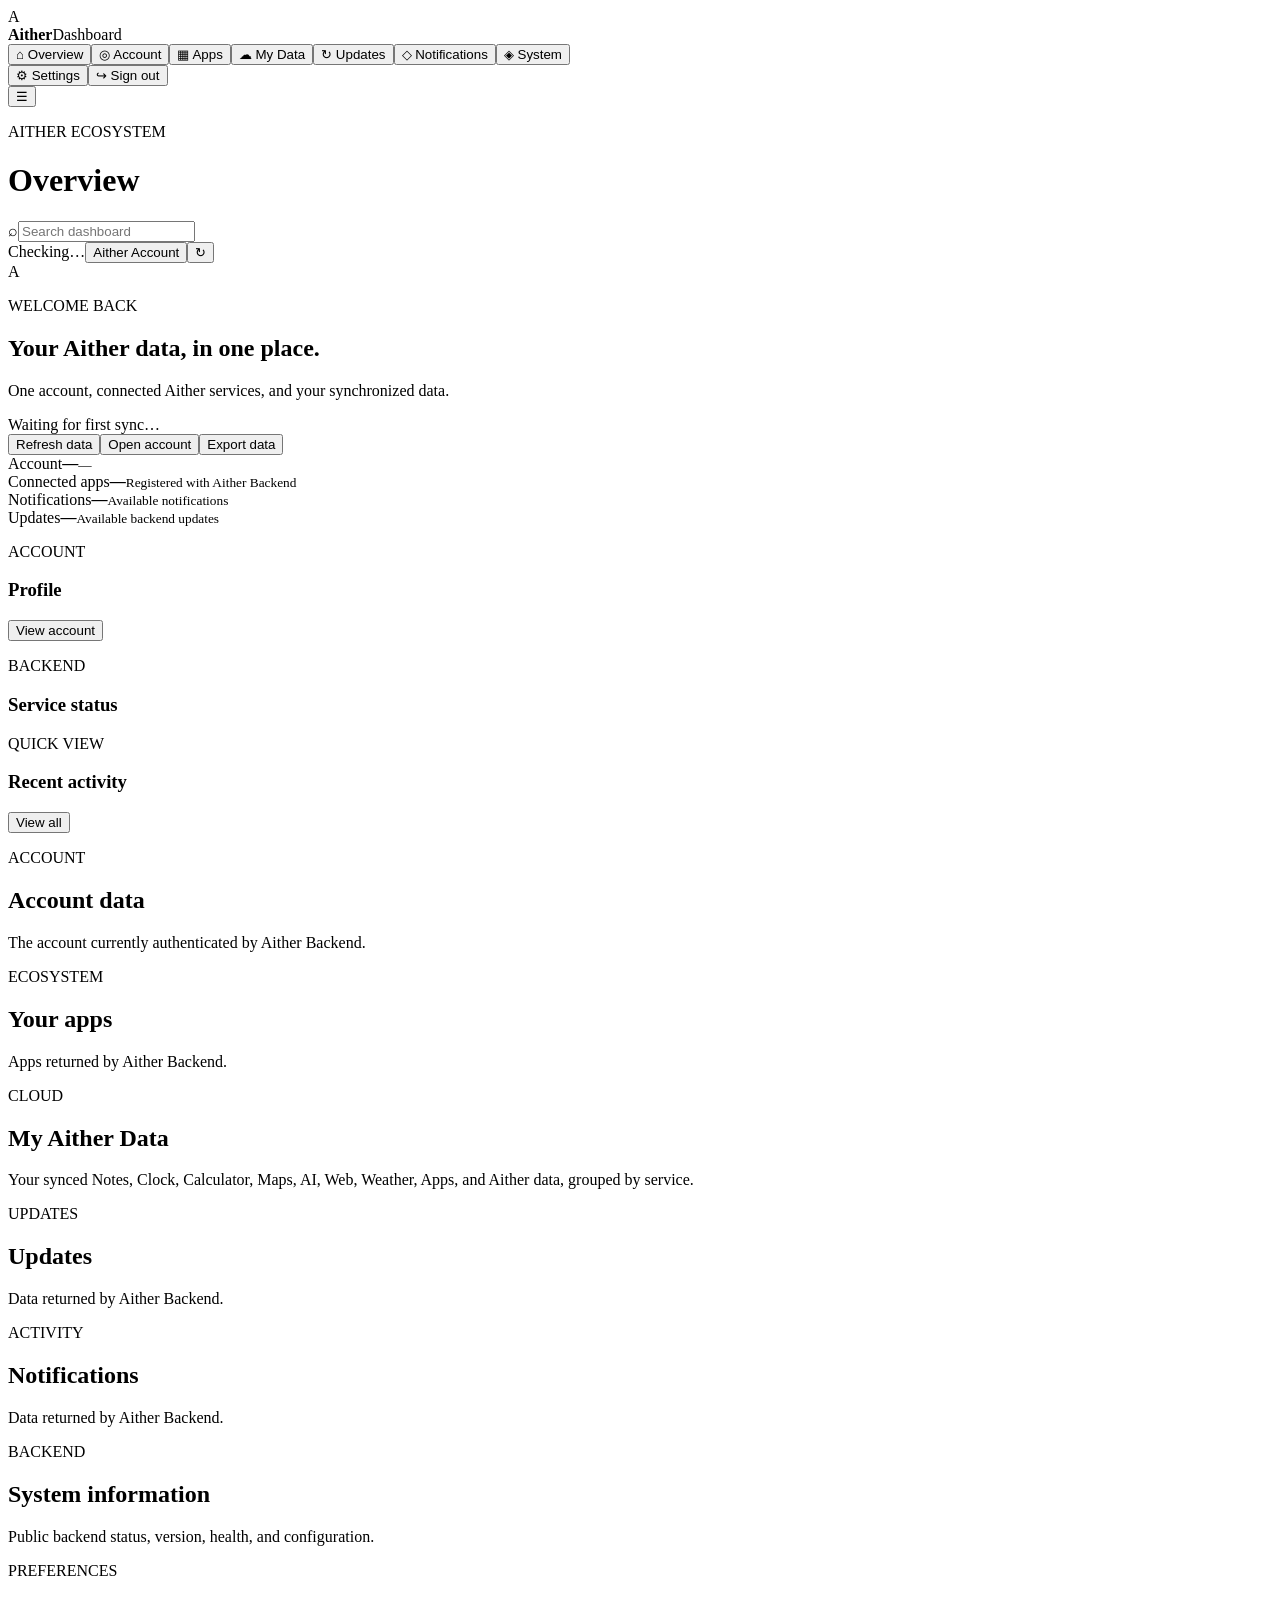
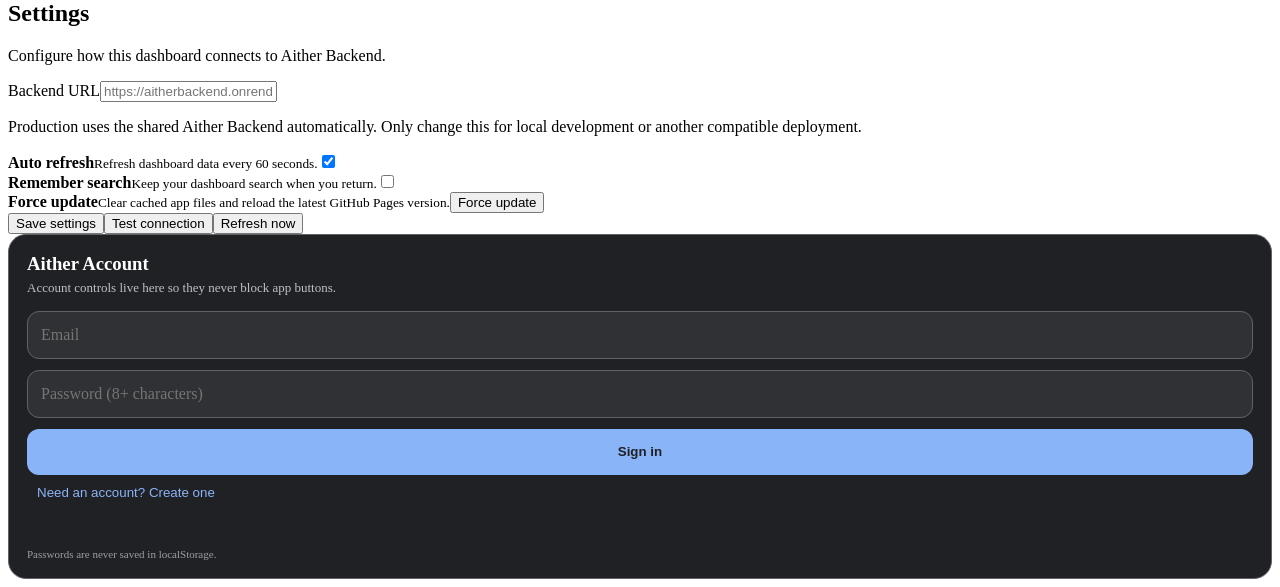
==== index.html @ 5d04b8c3 "Add Google Sign-In to Aither Dashboard" ====
<!doctype html><html lang="en"><head><meta charset="utf-8"><meta name="viewport" content="width=device-width,initial-scale=1,viewport-fit=cover"><meta name="theme-color" content="#0b1020"><meta name="description" content="Aither Dashboard — your connected Aither account and backend data in one place."><title>Aither Dashboard</title><link rel="stylesheet" href="styles.css?v=20260906-1"></head><body><div class="app-shell"><aside class="sidebar" id="sidebar"><div class="brand"><div class="brand-mark">A</div><div><strong>Aither</strong><span>Dashboard</span></div></div><nav aria-label="Dashboard navigation"><button class="nav-item active" data-view="overview">⌂ <span>Overview</span></button><button class="nav-item" data-view="account">◎ <span>Account</span></button><button class="nav-item" data-view="apps">▦ <span>Apps</span></button><button class="nav-item" data-view="data">☁ <span>My Data</span></button><button class="nav-item" data-view="updates">↻ <span>Updates</span></button><button class="nav-item" data-view="notifications">◇ <span>Notifications</span></button><button class="nav-item" data-view="system">◈ <span>System</span></button></nav><div class="sidebar-bottom"><button id="settingsBtn" class="nav-item">⚙ <span>Settings</span></button><button id="logoutBtn" class="nav-item danger">↪ <span>Sign out</span></button></div></aside><div class="sidebar-backdrop" id="sidebarBackdrop" aria-hidden="true"></div><main class="main"><header class="topbar"><button class="mobile-menu" id="menuBtn" aria-label="Open navigation" aria-controls="sidebar" aria-expanded="false">☰</button><div><p class="eyebrow">AITHER ECOSYSTEM</p><h1 id="pageTitle">Overview</h1></div><div class="top-actions"><div class="search-wrap"><span>⌕</span><input id="globalSearch" type="search" placeholder="Search dashboard" aria-label="Search dashboard"></div><span id="connectionPill" class="pill muted">Checking…</span><button id="accountButton" class="account-button" type="button">Aither Account</button><button id="refreshBtn" class="icon-btn" title="Refresh" aria-label="Refresh">↻</button><div class="avatar" id="avatar" aria-label="Account">A</div></div></header><section id="view-overview" class="view active-view"><div class="hero"><div><p class="eyebrow">WELCOME BACK</p><h2 id="welcome">Your Aither data, in one place.</h2><p class="muted-text">One account, connected Aither services, and your synchronized data.</p><div class="sync-line"><span class="live-dot"></span><span id="lastSync">Waiting for first sync…</span></div></div><div class="hero-actions"><button class="primary" id="heroRefresh">Refresh data</button><button class="secondary" id="heroAccount" type="button">Open account</button><button class="secondary" id="exportData" type="button">Export data</button></div></div><div class="cards four"><article class="stat"><span>Account</span><strong id="accountState">—</strong><small id="accountEmail">—</small></article><article class="stat"><span>Connected apps</span><strong id="appCount">—</strong><small>Registered with Aither Backend</small></article><article class="stat"><span>Notifications</span><strong id="notificationCount">—</strong><small>Available notifications</small></article><article class="stat"><span>Updates</span><strong id="updateCount">—</strong><small>Available backend updates</small></article></div><div class="grid two"><section class="panel"><div class="panel-head"><div><p class="eyebrow">ACCOUNT</p><h3>Profile</h3></div><button class="text-btn" data-view-jump="account">View account</button></div><div id="profileCard" class="profile"></div></section><section class="panel"><div class="panel-head"><div><p class="eyebrow">BACKEND</p><h3>Service status</h3></div><span id="statusDot" class="status-dot"></span></div><div id="statusCard" class="data-list"></div></section></div><section class="panel activity-panel"><div class="panel-head"><div><p class="eyebrow">QUICK VIEW</p><h3>Recent activity</h3></div><button class="text-btn" data-view-jump="notifications">View all</button></div><div id="recentActivity" class="stack compact"></div></section></section><section id="view-account" class="view"><div class="section-title"><p class="eyebrow">ACCOUNT</p><h2>Account data</h2><p class="muted-text">The account currently authenticated by Aither Backend.</p></div><section class="panel"><div id="accountDetails" class="detail-grid"></div></section></section><section id="view-apps" class="view"><div class="section-title"><p class="eyebrow">ECOSYSTEM</p><h2>Your apps</h2><p class="muted-text">Apps returned by Aither Backend.</p></div><div id="appsList" class="cards"></div></section><section id="view-data" class="view"><div class="section-title"><p class="eyebrow">CLOUD</p><h2>My Aither Data</h2><p class="muted-text">Your synced Notes, Clock, Calculator, Maps, AI, Web, Weather, Apps, and Aither data, grouped by service.</p></div><div id="cloudDataList" class="cards"></div></section><section id="view-updates" class="view"><div class="section-title"><p class="eyebrow">UPDATES</p><h2>Updates</h2><p class="muted-text">Data returned by Aither Backend.</p></div><div id="updatesList" class="stack searchable"></div></section><section id="view-notifications" class="view"><div class="section-title"><p class="eyebrow">ACTIVITY</p><h2>Notifications</h2><p class="muted-text">Data returned by Aither Backend.</p></div><div id="notificationsList" class="stack searchable"></div></section><section id="view-system" class="view"><div class="section-title"><p class="eyebrow">BACKEND</p><h2>System information</h2><p class="muted-text">Public backend status, version, health, and configuration.</p></div><div id="systemDetails" class="cards three"></div></section><section id="view-settings" class="view"><div class="section-title"><p class="eyebrow">PREFERENCES</p><h2>Settings</h2><p class="muted-text">Configure how this dashboard connects to Aither Backend.</p></div><section class="panel settings-panel"><label>Backend URL<input id="backendUrl" type="url" placeholder="https://aitherbackend.onrender.com" autocomplete="url"></label><p class="hint">Production uses the shared Aither Backend automatically. Only change this for local development or another compatible deployment.</p><div class="setting-row"><span><strong>Auto refresh</strong><small>Refresh dashboard data every 60 seconds.</small></span><input id="autoRefresh" type="checkbox" checked></div><div class="setting-row"><span><strong>Remember search</strong><small>Keep your dashboard search when you return.</small></span><input id="rememberSearch" type="checkbox"></div><div class="setting-row"><span><strong>Force update</strong><small>Clear cached app files and reload the latest GitHub Pages version.</small></span><button class="secondary" id="forceUpdate" type="button">Force update</button></div><div class="hero-actions"><button class="primary" id="saveSettings">Save settings</button><button class="secondary" id="testBackend">Test connection</button><button class="secondary" id="forceRefresh">Refresh now</button></div><div id="connectionDetails" class="hint" aria-live="polite"></div></section></section></main></div><div id="toast" class="toast" role="status" aria-live="polite"></div><script src="app.js?v=20260906-1"></script><script src="aither-account.js?v=20260906-1"></script><script src="aither-google-v2.js?v=1"></script><script>document.getElementById('heroAccount')?.addEventListener('click',()=>window.AitherAccount?.open());</script></body></html>
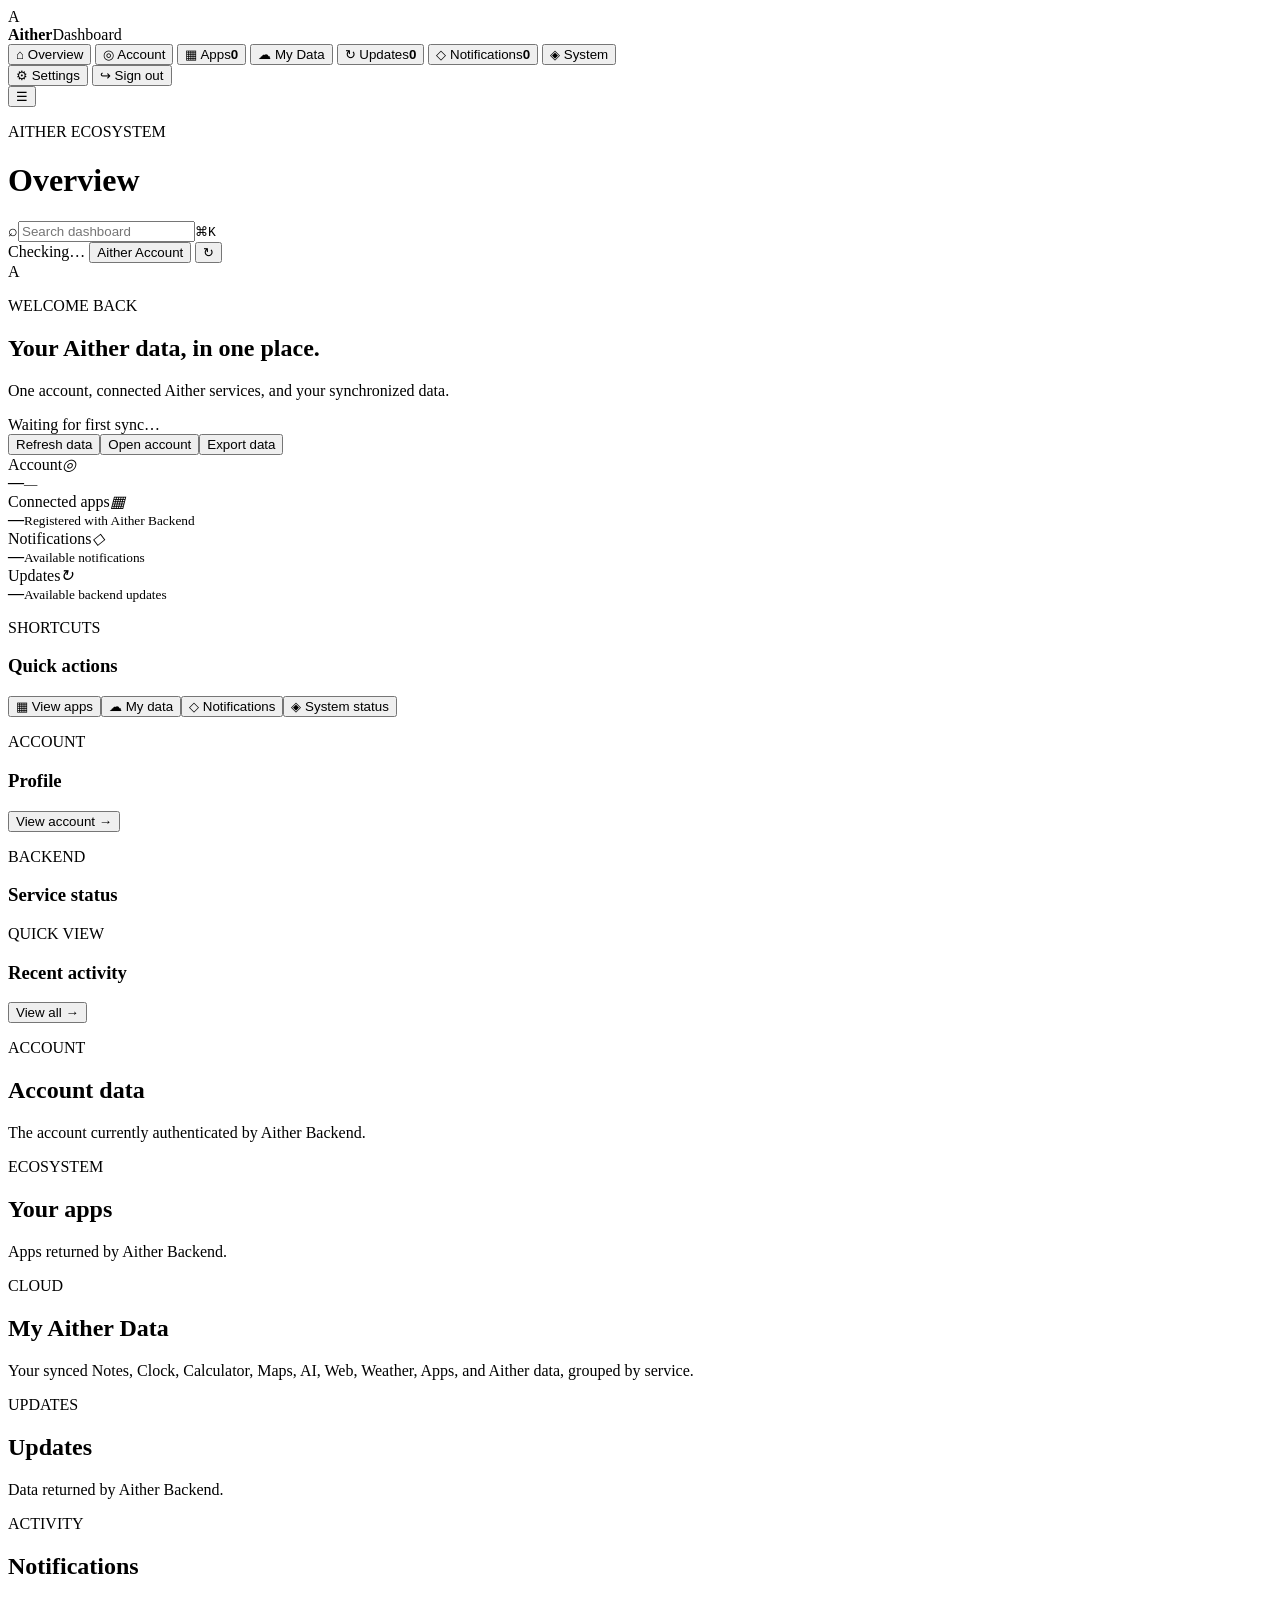
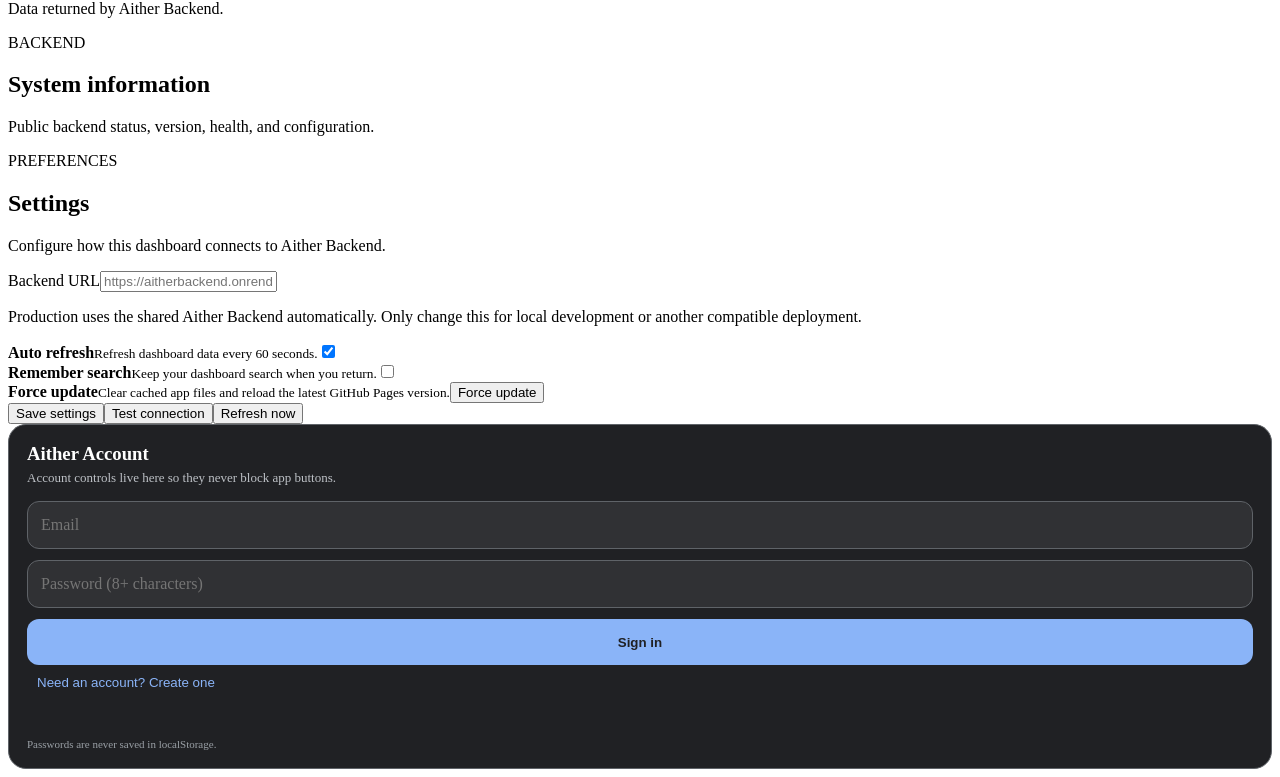
==== commit 5fe66051: "Improve Aither Dashboard layout and mobile UX" ====
--- a/index.html
+++ b/index.html
@@ -1 +1,80 @@
-<!doctype html><html lang="en"><head><meta charset="utf-8"><meta name="viewport" content="width=device-width,initial-scale=1,viewport-fit=cover"><meta name="theme-color" content="#0b1020"><meta name="description" content="Aither Dashboard — your connected Aither account and backend data in one place."><title>Aither Dashboard</title><link rel="stylesheet" href="styles.css?v=20260906-1"></head><body><div class="app-shell"><aside class="sidebar" id="sidebar"><div class="brand"><div class="brand-mark">A</div><div><strong>Aither</strong><span>Dashboard</span></div></div><nav aria-label="Dashboard navigation"><button class="nav-item active" data-view="overview">⌂ <span>Overview</span></button><button class="nav-item" data-view="account">◎ <span>Account</span></button><button class="nav-item" data-view="apps">▦ <span>Apps</span></button><button class="nav-item" data-view="data">☁ <span>My Data</span></button><button class="nav-item" data-view="updates">↻ <span>Updates</span></button><button class="nav-item" data-view="notifications">◇ <span>Notifications</span></button><button class="nav-item" data-view="system">◈ <span>System</span></button></nav><div class="sidebar-bottom"><button id="settingsBtn" class="nav-item">⚙ <span>Settings</span></button><button id="logoutBtn" class="nav-item danger">↪ <span>Sign out</span></button></div></aside><div class="sidebar-backdrop" id="sidebarBackdrop" aria-hidden="true"></div><main class="main"><header class="topbar"><button class="mobile-menu" id="menuBtn" aria-label="Open navigation" aria-controls="sidebar" aria-expanded="false">☰</button><div><p class="eyebrow">AITHER ECOSYSTEM</p><h1 id="pageTitle">Overview</h1></div><div class="top-actions"><div class="search-wrap"><span>⌕</span><input id="globalSearch" type="search" placeholder="Search dashboard" aria-label="Search dashboard"></div><span id="connectionPill" class="pill muted">Checking…</span><button id="accountButton" class="account-button" type="button">Aither Account</button><button id="refreshBtn" class="icon-btn" title="Refresh" aria-label="Refresh">↻</button><div class="avatar" id="avatar" aria-label="Account">A</div></div></header><section id="view-overview" class="view active-view"><div class="hero"><div><p class="eyebrow">WELCOME BACK</p><h2 id="welcome">Your Aither data, in one place.</h2><p class="muted-text">One account, connected Aither services, and your synchronized data.</p><div class="sync-line"><span class="live-dot"></span><span id="lastSync">Waiting for first sync…</span></div></div><div class="hero-actions"><button class="primary" id="heroRefresh">Refresh data</button><button class="secondary" id="heroAccount" type="button">Open account</button><button class="secondary" id="exportData" type="button">Export data</button></div></div><div class="cards four"><article class="stat"><span>Account</span><strong id="accountState">—</strong><small id="accountEmail">—</small></article><article class="stat"><span>Connected apps</span><strong id="appCount">—</strong><small>Registered with Aither Backend</small></article><article class="stat"><span>Notifications</span><strong id="notificationCount">—</strong><small>Available notifications</small></article><article class="stat"><span>Updates</span><strong id="updateCount">—</strong><small>Available backend updates</small></article></div><div class="grid two"><section class="panel"><div class="panel-head"><div><p class="eyebrow">ACCOUNT</p><h3>Profile</h3></div><button class="text-btn" data-view-jump="account">View account</button></div><div id="profileCard" class="profile"></div></section><section class="panel"><div class="panel-head"><div><p class="eyebrow">BACKEND</p><h3>Service status</h3></div><span id="statusDot" class="status-dot"></span></div><div id="statusCard" class="data-list"></div></section></div><section class="panel activity-panel"><div class="panel-head"><div><p class="eyebrow">QUICK VIEW</p><h3>Recent activity</h3></div><button class="text-btn" data-view-jump="notifications">View all</button></div><div id="recentActivity" class="stack compact"></div></section></section><section id="view-account" class="view"><div class="section-title"><p class="eyebrow">ACCOUNT</p><h2>Account data</h2><p class="muted-text">The account currently authenticated by Aither Backend.</p></div><section class="panel"><div id="accountDetails" class="detail-grid"></div></section></section><section id="view-apps" class="view"><div class="section-title"><p class="eyebrow">ECOSYSTEM</p><h2>Your apps</h2><p class="muted-text">Apps returned by Aither Backend.</p></div><div id="appsList" class="cards"></div></section><section id="view-data" class="view"><div class="section-title"><p class="eyebrow">CLOUD</p><h2>My Aither Data</h2><p class="muted-text">Your synced Notes, Clock, Calculator, Maps, AI, Web, Weather, Apps, and Aither data, grouped by service.</p></div><div id="cloudDataList" class="cards"></div></section><section id="view-updates" class="view"><div class="section-title"><p class="eyebrow">UPDATES</p><h2>Updates</h2><p class="muted-text">Data returned by Aither Backend.</p></div><div id="updatesList" class="stack searchable"></div></section><section id="view-notifications" class="view"><div class="section-title"><p class="eyebrow">ACTIVITY</p><h2>Notifications</h2><p class="muted-text">Data returned by Aither Backend.</p></div><div id="notificationsList" class="stack searchable"></div></section><section id="view-system" class="view"><div class="section-title"><p class="eyebrow">BACKEND</p><h2>System information</h2><p class="muted-text">Public backend status, version, health, and configuration.</p></div><div id="systemDetails" class="cards three"></div></section><section id="view-settings" class="view"><div class="section-title"><p class="eyebrow">PREFERENCES</p><h2>Settings</h2><p class="muted-text">Configure how this dashboard connects to Aither Backend.</p></div><section class="panel settings-panel"><label>Backend URL<input id="backendUrl" type="url" placeholder="https://aitherbackend.onrender.com" autocomplete="url"></label><p class="hint">Production uses the shared Aither Backend automatically. Only change this for local development or another compatible deployment.</p><div class="setting-row"><span><strong>Auto refresh</strong><small>Refresh dashboard data every 60 seconds.</small></span><input id="autoRefresh" type="checkbox" checked></div><div class="setting-row"><span><strong>Remember search</strong><small>Keep your dashboard search when you return.</small></span><input id="rememberSearch" type="checkbox"></div><div class="setting-row"><span><strong>Force update</strong><small>Clear cached app files and reload the latest GitHub Pages version.</small></span><button class="secondary" id="forceUpdate" type="button">Force update</button></div><div class="hero-actions"><button class="primary" id="saveSettings">Save settings</button><button class="secondary" id="testBackend">Test connection</button><button class="secondary" id="forceRefresh">Refresh now</button></div><div id="connectionDetails" class="hint" aria-live="polite"></div></section></section></main></div><div id="toast" class="toast" role="status" aria-live="polite"></div><script src="app.js?v=20260906-1"></script><script src="aither-account.js?v=20260906-1"></script><script src="aither-google-v2.js?v=1"></script><script>document.getElementById('heroAccount')?.addEventListener('click',()=>window.AitherAccount?.open());</script></body></html>+<!doctype html>
+<html lang="en">
+<head>
+<meta charset="utf-8">
+<meta name="viewport" content="width=device-width,initial-scale=1,viewport-fit=cover">
+<meta name="theme-color" content="#0b1020">
+<meta name="description" content="Aither Dashboard — your connected Aither account and backend data in one place.">
+<title>Aither Dashboard</title>
+<link rel="stylesheet" href="styles.css?v=20260907-3">
+</head>
+<body>
+<div class="app-shell">
+<aside class="sidebar" id="sidebar">
+  <div class="brand"><div class="brand-mark">A</div><div><strong>Aither</strong><span>Dashboard</span></div></div>
+  <nav aria-label="Dashboard navigation">
+    <button class="nav-item active" data-view="overview">⌂ <span>Overview</span></button>
+    <button class="nav-item" data-view="account">◎ <span>Account</span></button>
+    <button class="nav-item" data-view="apps">▦ <span>Apps</span><b class="nav-badge" id="appsBadge">0</b></button>
+    <button class="nav-item" data-view="data">☁ <span>My Data</span></button>
+    <button class="nav-item" data-view="updates">↻ <span>Updates</span><b class="nav-badge" id="updatesBadge">0</b></button>
+    <button class="nav-item" data-view="notifications">◇ <span>Notifications</span><b class="nav-badge" id="notificationsBadge">0</b></button>
+    <button class="nav-item" data-view="system">◈ <span>System</span></button>
+  </nav>
+  <div class="sidebar-bottom">
+    <button id="settingsBtn" class="nav-item">⚙ <span>Settings</span></button>
+    <button id="logoutBtn" class="nav-item danger">↪ <span>Sign out</span></button>
+  </div>
+</aside>
+<div class="sidebar-backdrop" id="sidebarBackdrop" aria-hidden="true"></div>
+<main class="main">
+<header class="topbar">
+  <button class="mobile-menu" id="menuBtn" aria-label="Open navigation" aria-controls="sidebar" aria-expanded="false">☰</button>
+  <div><p class="eyebrow">AITHER ECOSYSTEM</p><h1 id="pageTitle">Overview</h1></div>
+  <div class="top-actions">
+    <div class="search-wrap"><span>⌕</span><input id="globalSearch" type="search" placeholder="Search dashboard" aria-label="Search dashboard"><kbd>⌘K</kbd></div>
+    <span id="connectionPill" class="pill muted">Checking…</span>
+    <button id="accountButton" class="account-button" type="button">Aither Account</button>
+    <button id="refreshBtn" class="icon-btn" title="Refresh" aria-label="Refresh">↻</button>
+    <div class="avatar" id="avatar" aria-label="Account">A</div>
+  </div>
+</header>
+<section id="view-overview" class="view active-view">
+  <div class="hero">
+    <div class="hero-copy">
+      <p class="eyebrow">WELCOME BACK</p><h2 id="welcome">Your Aither data, in one place.</h2>
+      <p class="muted-text">One account, connected Aither services, and your synchronized data.</p>
+      <div class="sync-line"><span class="live-dot"></span><span id="lastSync">Waiting for first sync…</span></div>
+    </div>
+    <div class="hero-actions"><button class="primary" id="heroRefresh">Refresh data</button><button class="secondary" id="heroAccount" type="button">Open account</button><button class="secondary" id="exportData" type="button">Export data</button></div>
+  </div>
+  <div class="cards four">
+    <article class="stat"><div class="stat-top"><span>Account</span><i>◎</i></div><strong id="accountState">—</strong><small id="accountEmail">—</small></article>
+    <article class="stat"><div class="stat-top"><span>Connected apps</span><i>▦</i></div><strong id="appCount">—</strong><small>Registered with Aither Backend</small></article>
+    <article class="stat"><div class="stat-top"><span>Notifications</span><i>◇</i></div><strong id="notificationCount">—</strong><small>Available notifications</small></article>
+    <article class="stat"><div class="stat-top"><span>Updates</span><i>↻</i></div><strong id="updateCount">—</strong><small>Available backend updates</small></article>
+  </div>
+  <div class="quick-actions panel">
+    <div><p class="eyebrow">SHORTCUTS</p><h3>Quick actions</h3></div>
+    <div class="quick-grid"><button data-view-jump="apps">▦ <span>View apps</span></button><button data-view-jump="data">☁ <span>My data</span></button><button data-view-jump="notifications">◇ <span>Notifications</span></button><button data-view-jump="system">◈ <span>System status</span></button></div>
+  </div>
+  <div class="grid two">
+    <section class="panel"><div class="panel-head"><div><p class="eyebrow">ACCOUNT</p><h3>Profile</h3></div><button class="text-btn" data-view-jump="account">View account →</button></div><div id="profileCard" class="profile"></div></section>
+    <section class="panel"><div class="panel-head"><div><p class="eyebrow">BACKEND</p><h3>Service status</h3></div><span id="statusDot" class="status-dot"></span></div><div id="statusCard" class="data-list"></div></section>
+  </div>
+  <section class="panel activity-panel"><div class="panel-head"><div><p class="eyebrow">QUICK VIEW</p><h3>Recent activity</h3></div><button class="text-btn" data-view-jump="notifications">View all →</button></div><div id="recentActivity" class="stack compact"></div></section>
+</section>
+<section id="view-account" class="view"><div class="section-title"><p class="eyebrow">ACCOUNT</p><h2>Account data</h2><p class="muted-text">The account currently authenticated by Aither Backend.</p></div><section class="panel"><div id="accountDetails" class="detail-grid"></div></section></section>
+<section id="view-apps" class="view"><div class="section-title"><p class="eyebrow">ECOSYSTEM</p><h2>Your apps</h2><p class="muted-text">Apps returned by Aither Backend.</p></div><div id="appsList" class="cards"></div></section>
+<section id="view-data" class="view"><div class="section-title"><p class="eyebrow">CLOUD</p><h2>My Aither Data</h2><p class="muted-text">Your synced Notes, Clock, Calculator, Maps, AI, Web, Weather, Apps, and Aither data, grouped by service.</p></div><div id="cloudDataList" class="cards"></div></section>
+<section id="view-updates" class="view"><div class="section-title"><p class="eyebrow">UPDATES</p><h2>Updates</h2><p class="muted-text">Data returned by Aither Backend.</p></div><div id="updatesList" class="stack searchable"></div></section>
+<section id="view-notifications" class="view"><div class="section-title"><p class="eyebrow">ACTIVITY</p><h2>Notifications</h2><p class="muted-text">Data returned by Aither Backend.</p></div><div id="notificationsList" class="stack searchable"></div></section>
+<section id="view-system" class="view"><div class="section-title"><p class="eyebrow">BACKEND</p><h2>System information</h2><p class="muted-text">Public backend status, version, health, and configuration.</p></div><div id="systemDetails" class="cards three"></div></section>
+<section id="view-settings" class="view"><div class="section-title"><p class="eyebrow">PREFERENCES</p><h2>Settings</h2><p class="muted-text">Configure how this dashboard connects to Aither Backend.</p></div><section class="panel settings-panel"><label>Backend URL<input id="backendUrl" type="url" placeholder="https://aitherbackend.onrender.com" autocomplete="url"></label><p class="hint">Production uses the shared Aither Backend automatically. Only change this for local development or another compatible deployment.</p><div class="setting-row"><span><strong>Auto refresh</strong><small>Refresh dashboard data every 60 seconds.</small></span><input id="autoRefresh" type="checkbox" checked></div><div class="setting-row"><span><strong>Remember search</strong><small>Keep your dashboard search when you return.</small></span><input id="rememberSearch" type="checkbox"></div><div class="setting-row"><span><strong>Force update</strong><small>Clear cached app files and reload the latest GitHub Pages version.</small></span><button class="secondary" id="forceUpdate" type="button">Force update</button></div><div class="hero-actions"><button class="primary" id="saveSettings">Save settings</button><button class="secondary" id="testBackend">Test connection</button><button class="secondary" id="forceRefresh">Refresh now</button></div><div id="connectionDetails" class="hint" aria-live="polite"></div></section></section>
+</main>
+</div>
+<div id="toast" class="toast" role="status" aria-live="polite"></div>
+<script src="app.js?v=20260907-3"></script><script src="aither-account.js?v=20260907-2"></script><script src="aither-google-v2.js?v=1"></script>
+<script>document.getElementById('heroAccount')?.addEventListener('click',()=>window.AitherAccount?.open());document.getElementById('accountButton')?.addEventListener('click',()=>window.AitherAccount?.open());</script>
+</body>
+</html>
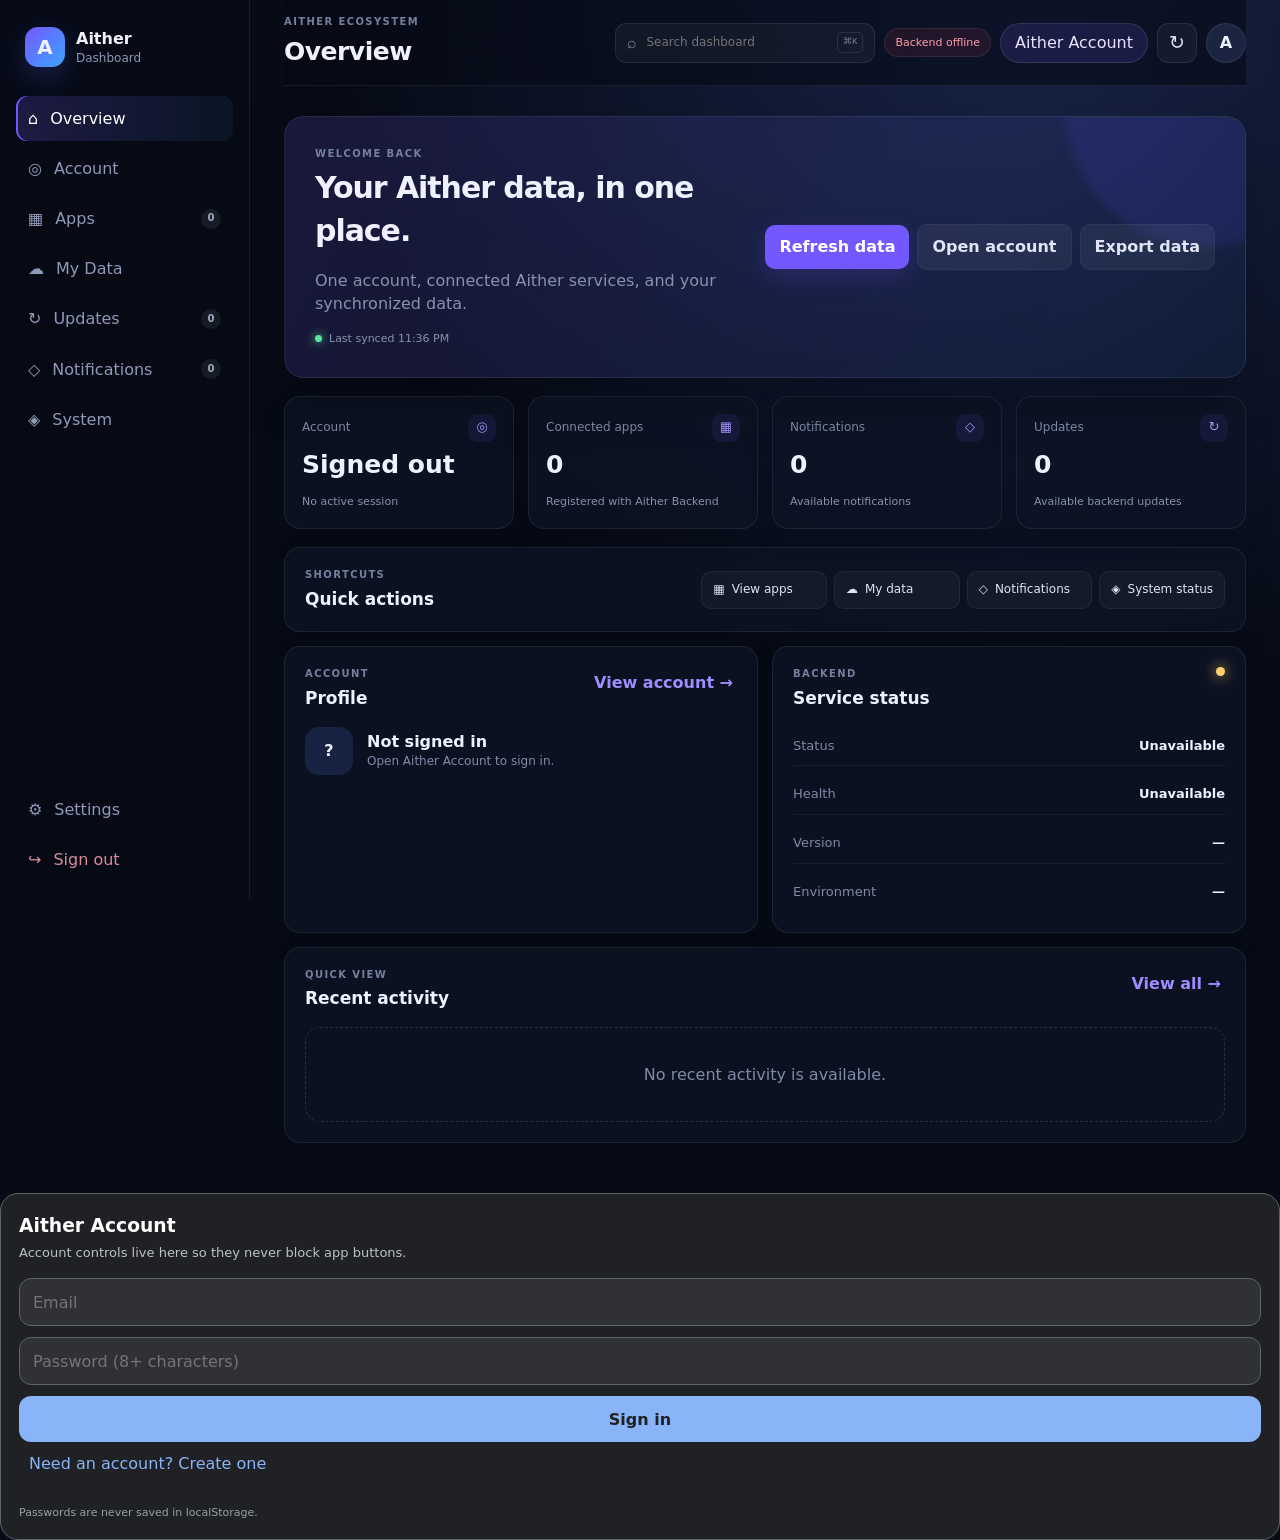
==== commit 404ad8ae: "Add Aither icon to browser tab" ====
--- a/index.html
+++ b/index.html
@@ -5,6 +5,8 @@
 <meta name="viewport" content="width=device-width,initial-scale=1,viewport-fit=cover">
 <meta name="theme-color" content="#0b1020">
 <meta name="description" content="Aither Dashboard — your connected Aither account and backend data in one place.">
+<link rel="icon" href="./aither-icon.svg" type="image/svg+xml">
+<link rel="apple-touch-icon" href="./aither-icon.svg">
 <title>Aither Dashboard</title>
 <link rel="stylesheet" href="styles.css?v=20260907-3">
 </head>
--- a/styles.css
+++ b/styles.css
@@ -0,0 +1 @@
+*{box-sizing:border-box}:root{color-scheme:dark;--bg:#070b16;--surface:rgba(14,20,36,.78);--surface-2:rgba(255,255,255,.045);--border:rgba(255,255,255,.08);--text:#eef2ff;--muted:#8792ad;--accent:#7358ff;--accent-2:#3ba4ff;--success:#5be49a;--danger:#ff8f9e;--shadow:0 20px 55px rgba(0,0,0,.22)}html,body{margin:0;min-height:100%;font-family:Inter,ui-sans-serif,system-ui,-apple-system,BlinkMacSystemFont,"Segoe UI",sans-serif;background:var(--bg);color:var(--text);line-height:1.45;-webkit-text-size-adjust:100%;scroll-behavior:smooth}body{background:radial-gradient(circle at 80% 0%,#182448 0,#070b16 38%),var(--bg);overflow-x:hidden}button,input{font:inherit}button{-webkit-tap-highlight-color:transparent}.app-shell{display:flex;min-height:100vh}.sidebar{width:250px;position:fixed;inset:0 auto 0 0;padding:22px 16px;background:rgba(7,11,22,.86);border-right:1px solid var(--border);backdrop-filter:blur(24px);-webkit-backdrop-filter:blur(24px);z-index:40;transition:transform .22s ease}.brand{display:flex;gap:11px;align-items:center;padding:5px 9px 28px}.brand-mark{width:40px;height:40px;border-radius:13px;display:grid;place-items:center;font-weight:900;font-size:20px;background:linear-gradient(135deg,var(--accent),var(--accent-2));box-shadow:0 10px 30px rgba(78,107,255,.25)}.brand strong,.brand span{display:block}.brand strong{font-size:16px}.brand span{font-size:12px;color:#8d98b7}.sidebar nav,.sidebar-bottom{display:grid;gap:5px}.sidebar-bottom{position:absolute;left:16px;right:16px;bottom:18px}.nav-item{position:relative;border:0;background:transparent;color:#8f9ab8;padding:11px 12px;border-radius:11px;text-align:left;font:inherit;cursor:pointer;display:flex;gap:12px;align-items:center;transition:background .18s,color .18s,transform .18s}.nav-item:hover,.nav-item:focus-visible{background:rgba(255,255,255,.06);color:#fff;outline:none}.nav-item:active{transform:scale(.98)}.nav-item.active{background:linear-gradient(90deg,rgba(124,92,255,.2),rgba(59,164,255,.07));color:#fff;box-shadow:inset 2px 0 var(--accent)}.nav-badge{margin-left:auto;min-width:20px;height:20px;padding:0 6px;border-radius:999px;display:grid;place-items:center;background:rgba(255,255,255,.07);color:#9ea9c2;font-size:10px;font-weight:800}.nav-item.active .nav-badge{background:rgba(115,88,255,.22);color:#d5ceff}.nav-item.danger{color:#d98b9c}.main{margin-left:250px;width:calc(100% - 250px);padding:0 34px 50px}.topbar{height:86px;display:flex;align-items:center;justify-content:space-between;gap:16px;border-bottom:1px solid rgba(255,255,255,.07);position:sticky;top:0;background:rgba(7,11,22,.62);backdrop-filter:blur(18px);-webkit-backdrop-filter:blur(18px);z-index:15}.eyebrow{margin:0 0 4px;color:#74809e;font-size:10px;font-weight:800;letter-spacing:.14em}.topbar h1,.section-title h2,.hero h2{margin:0}.topbar h1{font-size:25px;letter-spacing:-.02em}.top-actions{display:flex;align-items:center;gap:9px}.search-wrap{display:flex;align-items:center;gap:7px;height:40px;width:min(260px,28vw);padding:0 11px;border:1px solid var(--border);background:var(--surface-2);border-radius:11px;color:#7f8aa6;transition:.2s}.search-wrap input{width:100%;border:0;outline:0;background:transparent;color:var(--text);font-size:12px;min-width:0}.search-wrap:focus-within{border-color:var(--accent);box-shadow:0 0 0 3px rgba(115,88,255,.13);background:rgba(255,255,255,.065)}kbd{font-size:9px;padding:3px 5px;border:1px solid rgba(255,255,255,.1);border-radius:5px;color:#737e99;white-space:nowrap}.pill{padding:6px 10px;border-radius:999px;font-size:11px;border:1px solid var(--border);white-space:nowrap}.pill.ok{color:#8ff0bb;background:rgba(50,190,116,.1)}.pill.bad{color:#ff9ca9;background:rgba(220,65,86,.1)}.pill.muted{color:#aab3ca}.icon-btn,.mobile-menu{width:40px;height:40px;border:1px solid var(--border);background:var(--surface-2);color:#dfe5f7;border-radius:11px;cursor:pointer;font-size:19px}.mobile-menu{display:none}.icon-btn:hover,.icon-btn:focus-visible,.mobile-menu:hover,.mobile-menu:focus-visible{background:rgba(255,255,255,.09);outline:none}.account-button{height:40px;border:1px solid rgba(255,255,255,.1);background:rgba(124,92,255,.14);color:#e9e5ff;border-radius:999px;padding:0 14px;font:700 12px inherit;cursor:pointer;white-space:nowrap;transition:.18s}.account-button:hover,.account-button:focus-visible{background:rgba(124,92,255,.25);outline:none}.avatar{width:40px;height:40px;border-radius:50%;display:grid;place-items:center;background:#1b2542;border:1px solid var(--border);font-weight:700}.view{display:none;padding-top:30px;animation:viewIn .22s ease}.active-view{display:block}@keyframes viewIn{from{opacity:0;transform:translateY(5px)}to{opacity:1;transform:none}}.hero{position:relative;overflow:hidden;display:flex;justify-content:space-between;align-items:center;gap:20px;padding:30px;border:1px solid var(--border);border-radius:20px;background:linear-gradient(120deg,rgba(124,92,255,.16),rgba(54,156,255,.06));margin-bottom:18px;box-shadow:var(--shadow)}.hero:after{content:"";position:absolute;width:280px;height:280px;right:-100px;top:-150px;border-radius:50%;background:rgba(93,76,255,.13);filter:blur(5px);pointer-events:none}.hero-copy{position:relative;z-index:1}.hero h2{font-size:30px;letter-spacing:-.035em}.muted-text,.hint,small{color:var(--muted)}.sync-line{display:flex;align-items:center;gap:7px;margin-top:12px;font-size:11px;color:var(--muted)}.live-dot{width:7px;height:7px;border-radius:50%;background:var(--success);box-shadow:0 0 10px var(--success)}.hero-actions{display:flex;align-items:center;gap:8px;flex-shrink:0;flex-wrap:wrap;position:relative;z-index:1}.primary,.secondary,.text-btn{border:0;border-radius:10px;padding:10px 14px;font:inherit;font-weight:650;cursor:pointer;transition:transform .15s,filter .15s,background .15s}.primary{background:var(--accent);color:#fff;box-shadow:0 8px 25px rgba(115,88,255,.2)}.primary:hover,.primary:focus-visible{filter:brightness(1.08);outline:none}.secondary{background:rgba(255,255,255,.06);color:#dfe5f7;border:1px solid rgba(255,255,255,.045)}.secondary:hover,.secondary:focus-visible{background:rgba(255,255,255,.1);outline:none}.primary:active,.secondary:active{transform:translateY(1px)}.primary:disabled,.secondary:disabled{opacity:.55;cursor:wait}.text-btn{background:transparent;color:#9f8cff;padding:4px}.text-btn:hover,.text-btn:focus-visible{text-decoration:underline;outline:none}.cards{display:grid;grid-template-columns:repeat(2,minmax(0,1fr));gap:14px}.cards.four{grid-template-columns:repeat(4,minmax(0,1fr));margin-bottom:18px}.cards.three{grid-template-columns:repeat(3,minmax(0,1fr))}.stat,.panel,.item-card{background:var(--surface);border:1px solid rgba(255,255,255,.075);border-radius:16px;box-shadow:0 10px 30px rgba(0,0,0,.12)}.stat{padding:17px;transition:transform .18s,border-color .18s,box-shadow .18s}.stat:hover,.item-card:hover{transform:translateY(-2px);border-color:rgba(124,92,255,.25);box-shadow:0 16px 38px rgba(0,0,0,.17)}.stat-top{display:flex;align-items:center;justify-content:space-between;gap:8px}.stat span{display:block;color:#7f8aa6;font-size:12px}.stat i{font-style:normal;width:28px;height:28px;border-radius:9px;display:grid;place-items:center;background:rgba(115,88,255,.1);color:#a99cff;font-size:13px}.stat strong{display:block;font-size:25px;margin:5px 0}.stat small{font-size:11px}.quick-actions{display:flex;align-items:center;justify-content:space-between;gap:20px;margin-bottom:14px;padding:16px 18px}.quick-actions h3{margin:0;font-size:15px}.quick-grid{display:grid;grid-template-columns:repeat(4,minmax(90px,1fr));gap:7px}.quick-grid button{border:1px solid rgba(255,255,255,.06);background:rgba(255,255,255,.035);color:#dfe5f7;border-radius:10px;padding:9px 11px;display:flex;align-items:center;gap:7px;cursor:pointer;font-size:12px;transition:.18s}.quick-grid button:hover,.quick-grid button:focus-visible{background:rgba(115,88,255,.13);border-color:rgba(115,88,255,.25);outline:none}.grid{display:grid;gap:14px}.grid.two{grid-template-columns:1fr 1fr}.panel{padding:20px}.panel-head{display:flex;align-items:flex-start;justify-content:space-between;gap:12px;margin-bottom:16px}.panel h3{margin:0;font-size:17px}.profile{display:flex;gap:14px;align-items:center}.profile-avatar{width:48px;height:48px;border-radius:14px;display:grid;place-items:center;background:#182344;font-weight:800}.profile strong,.profile span{display:block}.profile span{font-size:12px;color:#818ca8}.data-list{display:grid;gap:9px}.data-row{display:flex;justify-content:space-between;gap:15px;padding:10px 0;border-bottom:1px solid rgba(255,255,255,.06);font-size:13px}.data-row:last-child{border-bottom:0}.data-row span:first-child{color:#7f8aa6}.status-dot{width:9px;height:9px;border-radius:50%;background:#ff9ca9;box-shadow:0 0 14px #ff9ca9}.status-dot.healthy{background:var(--success);box-shadow:0 0 14px var(--success)}.status-dot.warning{background:#ffcf70;box-shadow:0 0 14px #ffcf70}.section-title{margin-bottom:20px}.section-title h2{font-size:30px;letter-spacing:-.03em}.detail-grid{display:grid;grid-template-columns:repeat(2,1fr);gap:0 25px}.detail{padding:15px 0;border-bottom:1px solid rgba(255,255,255,.06)}.detail label{display:block;color:#7f8aa6;font-size:11px;margin-bottom:4px}.stack{display:grid;gap:12px}.stack.compact{gap:7px}.item-card{padding:17px}.item-card h3{margin:0 0 5px;font-size:15px}.item-card p{margin:0;color:#8792ad;font-size:13px}.activity-panel{margin-top:14px}.activity-row{display:flex;align-items:center;gap:12px;padding:9px 0;border-bottom:1px solid rgba(255,255,255,.06)}.activity-row:last-child{border-bottom:0}.activity-icon{width:34px;height:34px;display:grid;place-items:center;border-radius:10px;background:rgba(115,88,255,.12);color:#b7aaff}.activity-row strong,.activity-row small{display:block}.activity-row strong{font-size:13px}.activity-row small{font-size:11px;margin-top:2px}.empty{padding:35px;text-align:center;color:#7f8aa6;border:1px dashed rgba(255,255,255,.12);border-radius:15px}.settings-panel{max-width:700px}.settings-panel label{display:block;font-size:13px;color:#aeb7cb;font-weight:650}.settings-panel input[type=url]{display:block;width:100%;margin-top:8px;padding:12px;border-radius:10px;border:1px solid rgba(255,255,255,.1);background:#090e1b;color:#fff;outline:none}.settings-panel input[type=url]:focus{border-color:var(--accent);box-shadow:0 0 0 3px rgba(115,88,255,.16)}.hint{font-size:12px;margin:9px 0 20px}.setting-row{display:flex;justify-content:space-between;align-items:center;gap:15px;padding:15px 0;border-top:1px solid rgba(255,255,255,.06);border-bottom:1px solid rgba(255,255,255,.06);margin-bottom:18px}.setting-row strong,.setting-row small{display:block}.setting-row small{font-size:11px;margin-top:3px}.toast{position:fixed;left:50%;bottom:max(25px,env(safe-area-inset-bottom));transform:translate(-50%,20px);max-width:min(92vw,520px);background:#171f35;border:1px solid rgba(255,255,255,.1);padding:11px 15px;border-radius:10px;opacity:0;pointer-events:none;transition:.2s;z-index:120;font-size:13px;box-shadow:var(--shadow)}.toast.show{opacity:1;transform:translate(-50%,0)}[hidden]{display:none!important}code{font-family:ui-monospace,SFMono-Regular,Menlo,monospace;font-size:.9em;color:#b6aaff;overflow-wrap:anywhere}.sidebar-backdrop{display:none}@media(max-width:1100px){.search-wrap{width:200px}.cards.four{grid-template-columns:repeat(2,1fr)}.quick-actions{align-items:flex-start;flex-direction:column}.quick-grid{width:100%}}@media(max-width:900px){.sidebar{transform:translateX(-100%);box-shadow:20px 0 50px rgba(0,0,0,.35)}.sidebar.open{transform:translateX(0)}.sidebar.open~.sidebar-backdrop{display:block;position:fixed;inset:0;background:rgba(0,0,0,.48);z-index:35;cursor:pointer;touch-action:manipulation}.main{margin-left:0;width:100%;padding:0 17px 40px}.mobile-menu{display:block}.topbar{height:76px}.topbar h1{font-size:21px}.cards.four,.cards.three{grid-template-columns:repeat(2,1fr)}.grid.two{grid-template-columns:1fr}.hero{align-items:flex-start;flex-direction:column}.hero h2{font-size:24px}.hero-actions{width:100%}.hero-actions .primary,.hero-actions .secondary{flex:1}}@media(max-width:700px){.search-wrap{width:40px;padding:0 11px}.search-wrap input,.search-wrap kbd{display:none}.search-wrap:focus-within{width:180px}.search-wrap:focus-within input{display:block}.top-actions{gap:6px}.quick-grid{grid-template-columns:repeat(2,1fr)}}@media(max-width:560px){.cards,.cards.four,.cards.three{grid-template-columns:1fr}.top-actions .pill,.top-actions .avatar{display:none}.account-button{padding:0 10px}.hero{padding:21px}.panel{padding:16px}.detail-grid{grid-template-columns:1fr}.section-title h2{font-size:26px}.hero-actions .primary,.hero-actions .secondary{width:100%;flex:auto}.view{padding-top:22px}.topbar{gap:8px}.topbar>div:first-of-type{min-width:0}.topbar h1{white-space:nowrap;overflow:hidden;text-overflow:ellipsis}.search-wrap:focus-within{width:150px}.quick-actions{padding:15px}.quick-grid button{justify-content:center}}@media(prefers-reduced-motion:reduce){*,*:before,*:after{scroll-behavior:auto!important;animation:none!important;transition:none!important}}
